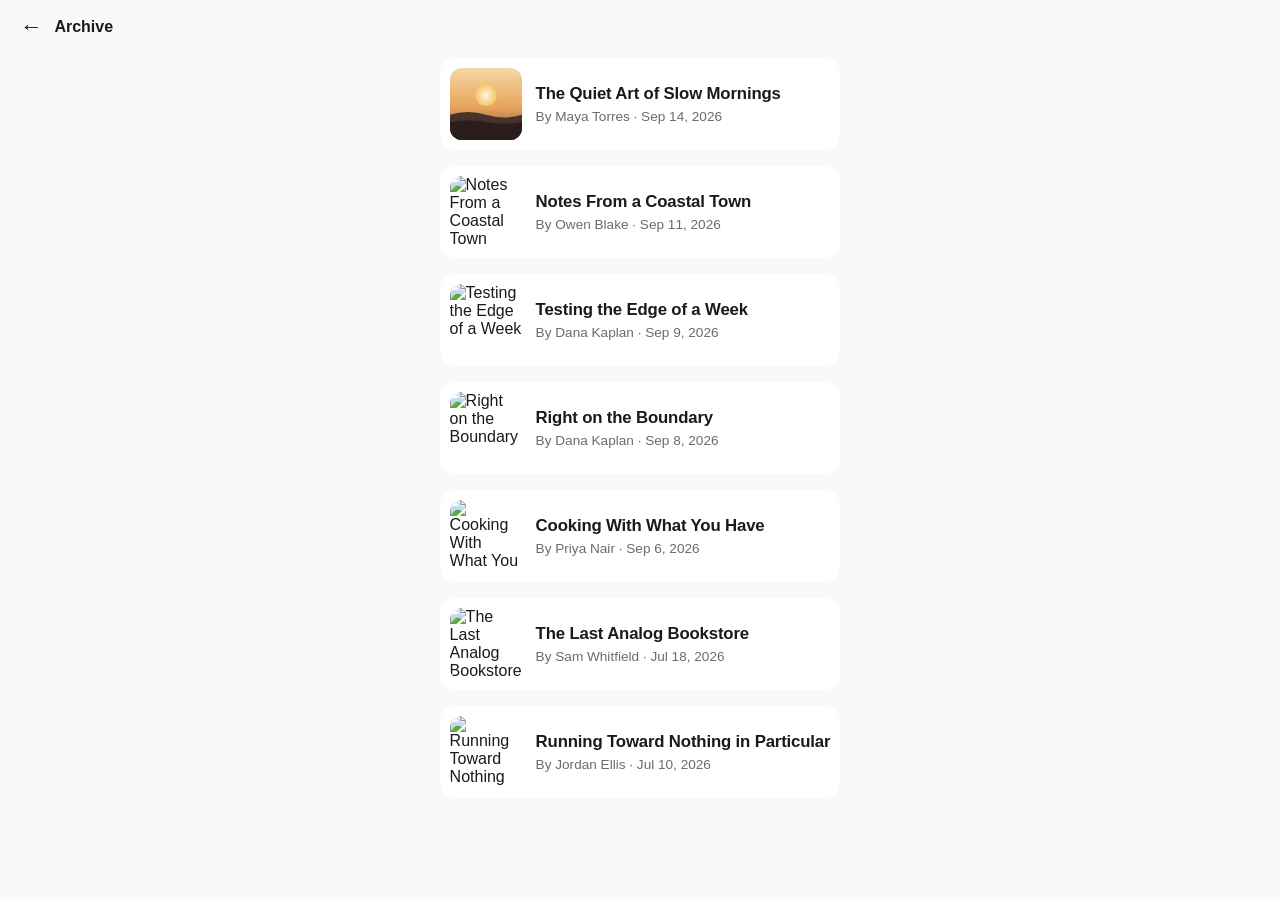
==== archive.html @ d0734b07 "Add files via upload" ====
<!DOCTYPE html>
<html lang="en">
<head>
<meta charset="UTF-8">
<meta name="viewport" content="width=device-width, initial-scale=1.0, maximum-scale=1.0">
<title>Colorado Cathedral</title>
<link rel="stylesheet" href="styles.css">
</head>
<body class="post-body">
  <header class="post-header">
    <a class="back-button" href="index.html" aria-label="Back">&larr;</a>
    <span class="post-header-title">Archive</span>
  </header>

  <main class="archive-main" id="archiveMain">
    <!-- list injected by archive.js -->
  </main>

  <script src="transitions.js"></script>
  <script src="data.js"></script>
  <script src="archive.js"></script>
</body>
</html>
---- styles.css ----
:root {
  --bg: #faf9f7;
  --card-bg: #ffffff;
  --text: #1a1a1a;
  --text-muted: #6b6b6b;
  --accent: #1a1a1a;
  --dot-inactive: #d9d6d1;
}

@media (prefers-color-scheme: dark) {
  :root {
    --bg: #121212;
    --card-bg: #1e1e1e;
    --text: #f2f0ec;
    --text-muted: #a3a3a3;
    --accent: #f2f0ec;
    --dot-inactive: #3a3a3a;
  }
}

* {
  box-sizing: border-box;
}

html, body {
  margin: 0;
  padding: 0;
  height: 100%;
  overscroll-behavior-y: none;
}

html {
  background: var(--bg);
}

body {
  background: var(--bg);
  color: var(--text);
  font-family: -apple-system, BlinkMacSystemFont, "Segoe UI", Roboto, sans-serif;
  display: flex;
  flex-direction: column;
  overflow: hidden;
  opacity: 0;
  transform: translateX(16px);
  transition: opacity 0.2s ease, transform 0.2s ease;
}

body.enter-back {
  transform: translateX(-16px);
}

body.enter-up {
  transform: translateY(16px);
}

body.enter-down {
  transform: translateY(-16px);
}

body.page-visible {
  opacity: 1;
  transform: translateX(0);
}

body.page-leaving-forward {
  opacity: 0;
  transform: translateX(-16px);
  transition: opacity 0.16s ease, transform 0.16s ease;
}

body.page-leaving-back {
  opacity: 0;
  transform: translateX(16px);
  transition: opacity 0.16s ease, transform 0.16s ease;
}

body.page-leaving-up {
  opacity: 0;
  transform: translateY(-16px);
  transition: opacity 0.16s ease, transform 0.16s ease;
}

body.page-leaving-down {
  opacity: 0;
  transform: translateY(16px);
  transition: opacity 0.16s ease, transform 0.16s ease;
}

.site-header {
  padding: 20px 20px 8px;
  flex-shrink: 0;
}

.site-header h1 {
  margin: 0;
  font-size: 1.3rem;
  font-weight: 700;
  letter-spacing: -0.01em;
  text-align: center;
}

.carousel {
  flex: 1;
  position: relative;
  overflow: hidden;
  touch-action: pan-y;
}

.carousel-track {
  display: flex;
  height: 100%;
  transition: transform 0.35s cubic-bezier(0.22, 1, 0.36, 1);
  will-change: transform;
}

.card {
  flex: 0 0 100%;
  height: 100%;
  display: flex;
  flex-direction: column;
  padding: 16px 20px 24px;
  overflow-y: auto;
  cursor: pointer;
}

.end-card {
  cursor: default;
}

.card-image-wrap {
  width: 100%;
  aspect-ratio: 1 / 1;
  border-radius: 20px;
  overflow: hidden;
  background: var(--card-bg);
  box-shadow: 0 8px 24px rgba(0, 0, 0, 0.12);
  flex-shrink: 0;
}

.card-image-wrap img {
  width: 100%;
  height: 100%;
  object-fit: cover;
  display: block;
  -webkit-user-drag: none;
  user-select: none;
}

.card-title {
  font-size: 1.75rem;
  font-weight: 800;
  line-height: 1.15;
  letter-spacing: -0.02em;
  margin: 20px 0 10px;
}

.end-card {
  align-items: center;
  justify-content: center;
  text-align: center;
  gap: 20px;
}

.end-message {
  font-size: 1.3rem;
  font-weight: 700;
  color: var(--text);
  margin: 0;
}

.archive-button {
  display: inline-block;
  padding: 14px 28px;
  border-radius: 999px;
  background: var(--accent);
  color: var(--bg);
  font-weight: 700;
  font-size: 1rem;
  text-decoration: none;
}

.dots {
  display: flex;
  justify-content: center;
  align-items: center;
  gap: 8px;
  padding: 4px 0 20px;
  flex-shrink: 0;
}

.dot {
  width: 8px;
  height: 8px;
  border-radius: 50%;
  background: var(--dot-inactive);
  transition: background 0.25s ease, transform 0.25s ease;
}

.dot.active {
  background: var(--accent);
  transform: scale(1.25);
}

.post-body {
  overflow: auto;
}

.post-header {
  position: sticky;
  top: 0;
  display: flex;
  align-items: center;
  gap: 12px;
  padding: 16px 20px;
  background: var(--bg);
  z-index: 10;
}

.back-button {
  color: var(--text);
  text-decoration: none;
  font-size: 1.4rem;
  line-height: 1;
}

.post-header-title {
  font-size: 1rem;
  font-weight: 700;
}

.post-main {
  padding: 4px 20px 40px;
  max-width: 640px;
  margin: 0 auto;
}

.post-image-wrap {
  width: 100%;
  aspect-ratio: 1 / 1;
  border-radius: 20px;
  overflow: hidden;
  box-shadow: 0 8px 24px rgba(0, 0, 0, 0.12);
}

.post-image-wrap img {
  width: 100%;
  height: 100%;
  object-fit: cover;
  display: block;
}

.post-title {
  font-size: 1.85rem;
  font-weight: 800;
  line-height: 1.15;
  letter-spacing: -0.02em;
  margin: 20px 0 8px;
}

.post-byline {
  font-size: 0.9rem;
  color: var(--text-muted);
  margin: 0 0 20px;
}

.post-paragraph {
  font-size: 1.05rem;
  line-height: 1.6;
  color: var(--text);
  margin: 0 0 16px;
}

.post-inline-image {
  margin: 4px 0 20px;
}

.post-inline-image img {
  width: 100%;
  border-radius: 16px;
  display: block;
  box-shadow: 0 8px 24px rgba(0, 0, 0, 0.1);
}

.post-inline-image figcaption {
  font-size: 0.85rem;
  color: var(--text-muted);
  text-align: center;
  margin-top: 8px;
}

.post-not-found {
  font-size: 1.1rem;
  color: var(--text-muted);
  margin: 40px 0 20px;
}

.archive-main {
  padding: 4px 20px 40px;
  max-width: 640px;
  margin: 0 auto;
  display: flex;
  flex-direction: column;
  gap: 16px;
}

.archive-item {
  display: flex;
  align-items: center;
  gap: 14px;
  padding: 10px;
  border-radius: 16px;
  text-decoration: none;
  color: var(--text);
  background: var(--card-bg);
}

.archive-item-thumb {
  flex: 0 0 72px;
  width: 72px;
  height: 72px;
  border-radius: 12px;
  overflow: hidden;
}

.archive-item-thumb img {
  width: 100%;
  height: 100%;
  object-fit: cover;
  display: block;
}

.archive-item-text {
  min-width: 0;
}

.archive-item-title {
  font-size: 1.05rem;
  font-weight: 700;
  line-height: 1.25;
  margin: 0 0 4px;
  letter-spacing: -0.01em;
}

.archive-item-byline {
  font-size: 0.85rem;
  color: var(--text-muted);
  margin: 0;
}
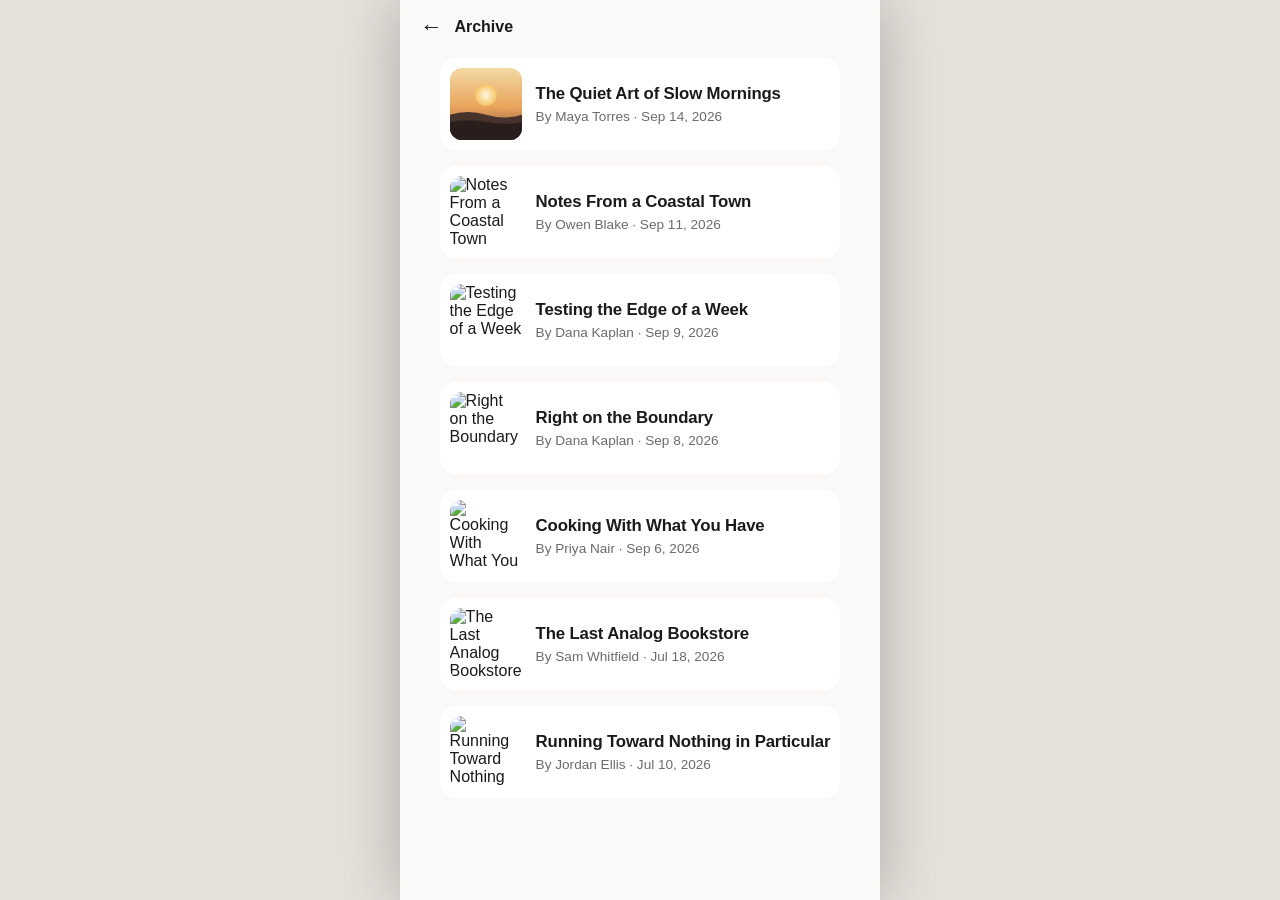
==== commit 68428c7b: "Add files via upload" ====
--- a/archive.html
+++ b/archive.html
@@ -17,6 +17,7 @@
   </main>
 
   <script src="transitions.js"></script>
+  <script src="scroll-header.js"></script>
   <script src="data.js"></script>
   <script src="archive.js"></script>
 </body>
--- a/styles.css
+++ b/styles.css
@@ -5,6 +5,7 @@
   --text-muted: #6b6b6b;
   --accent: #1a1a1a;
   --dot-inactive: #d9d6d1;
+  --backdrop: #e5e2dc;
 }
 
 @media (prefers-color-scheme: dark) {
@@ -15,6 +16,7 @@
     --text-muted: #a3a3a3;
     --accent: #f2f0ec;
     --dot-inactive: #3a3a3a;
+    --backdrop: #050505;
   }
 }
 
@@ -86,6 +88,21 @@
   transition: opacity 0.16s ease, transform 0.16s ease;
 }
 
+@media (min-width: 560px) {
+  html {
+    background: var(--backdrop);
+    display: flex;
+    justify-content: center;
+  }
+
+  body {
+    width: 100%;
+    max-width: 480px;
+    min-height: 100vh;
+    box-shadow: 0 0 60px rgba(0, 0, 0, 0.25);
+  }
+}
+
 .site-header {
   padding: 20px 20px 8px;
   flex-shrink: 0;
@@ -123,8 +140,19 @@
   cursor: pointer;
 }
 
+.img-cover {
+  width: 100%;
+  height: 100%;
+  object-fit: cover;
+  display: block;
+}
+
 .end-card {
   cursor: default;
+  align-items: center;
+  justify-content: center;
+  text-align: center;
+  gap: 20px;
 }
 
 .card-image-wrap {
@@ -138,10 +166,6 @@
 }
 
 .card-image-wrap img {
-  width: 100%;
-  height: 100%;
-  object-fit: cover;
-  display: block;
   -webkit-user-drag: none;
   user-select: none;
 }
@@ -154,13 +178,6 @@
   margin: 20px 0 10px;
 }
 
-.end-card {
-  align-items: center;
-  justify-content: center;
-  text-align: center;
-  gap: 20px;
-}
-
 .end-message {
   font-size: 1.3rem;
   font-weight: 700;
@@ -214,6 +231,11 @@
   padding: 16px 20px;
   background: var(--bg);
   z-index: 10;
+  transition: transform 0.25s ease;
+}
+
+.post-header.header-hidden {
+  transform: translateY(-100%);
 }
 
 .back-button {
@@ -240,13 +262,6 @@
   border-radius: 20px;
   overflow: hidden;
   box-shadow: 0 8px 24px rgba(0, 0, 0, 0.12);
-}
-
-.post-image-wrap img {
-  width: 100%;
-  height: 100%;
-  object-fit: cover;
-  display: block;
 }
 
 .post-title {
@@ -322,13 +337,6 @@
   overflow: hidden;
 }
 
-.archive-item-thumb img {
-  width: 100%;
-  height: 100%;
-  object-fit: cover;
-  display: block;
-}
-
 .archive-item-text {
   min-width: 0;
 }
